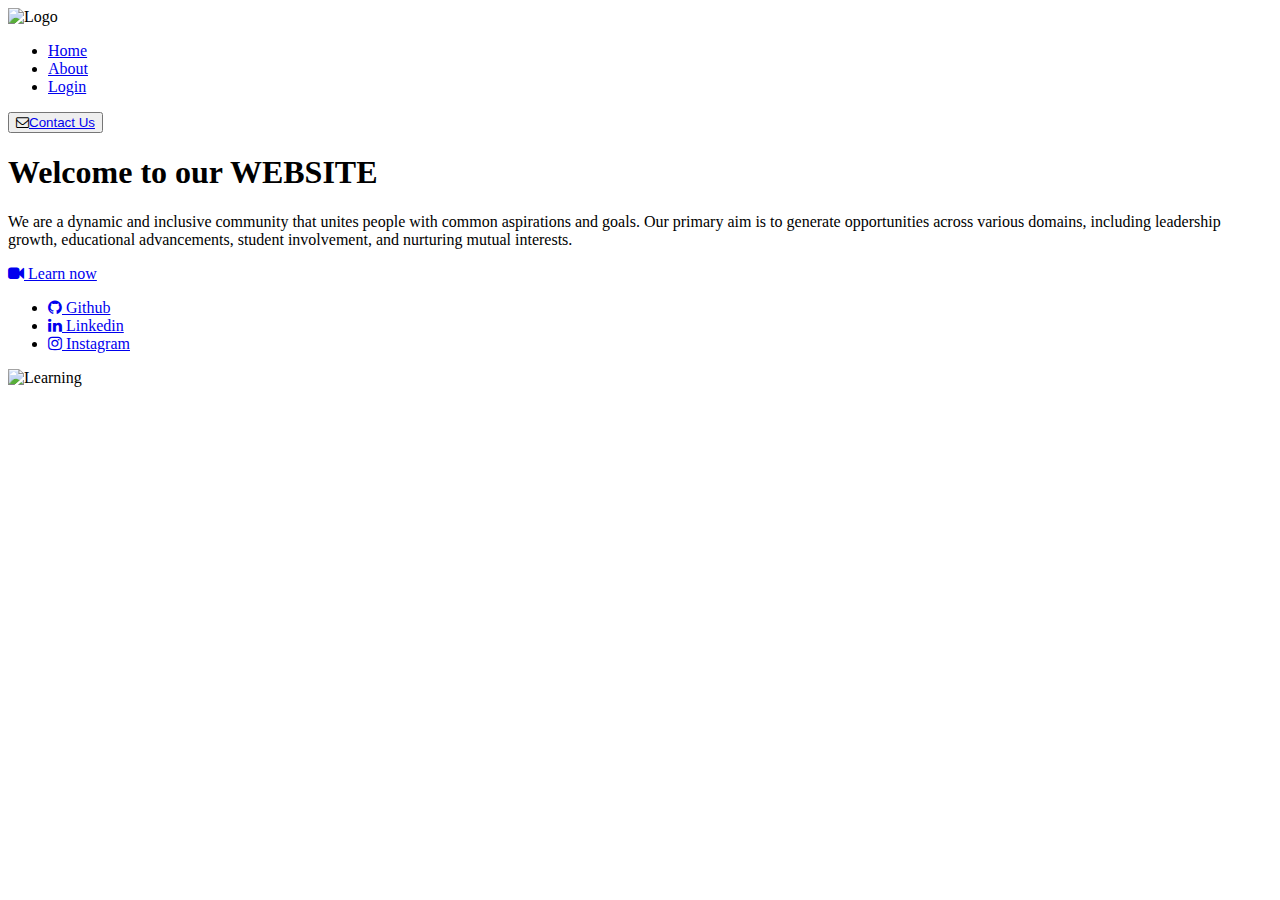
==== Landing Page/landingPage.html @ 7b640a17 "Add files via upload" ====
<!DOCTYPE html>
<html lang="en">

<head>
    <meta charset="UTF-8">
    <meta name="viewport" content="width=device-width, initial-scale=1.0">
    <title>Our WebPage</title>

    <link rel="shortcut icon" href="./assets/img/landingPage.png"
        type="image/x-icon">

    <link href="https://fonts.googleapis.com/css?family=Montserrat:400,500,600,700%7COpen+Sans&display=swap" />

    <link rel="stylesheet" href="https://stackpath.bootstrapcdn.com/font-awesome/4.7.0/css/font-awesome.min.css">

    <link rel="stylesheet" href="./assets/css/LandingPage.css">
</head>

<body>

    <div class="wrapper">

        <header>
            <img class="logo" src="./assets/img/landingPage.png" width="140" alt="Logo" id="logo"/>
            <nav>
                <ul>
                    <li><a href="#">Home</a></li>
                    <li><a href="#">About</a></li>
                    <li><a href="index.html">Login</a></li>
                </ul>
            </nav>
            <button><i class="fa fa-envelope-o"></i><a href="mailto:mohamed2512imran@gmail.com">Contact Us</a></button>

        </header>

        <div class="content">
            <div class="hero-info m-50" style="flex-basis: 640px;">
                <h1>Welcome to our <span class="locale"> WEBSITE</span></h1>
                <p>We are a dynamic and inclusive community that unites people with common
                    aspirations and goals. Our primary aim is to generate opportunities across various domains, including leadership growth, educational advancements, student
                    involvement, and nurturing mutual interests.</p>
                <a class="btn btn-outline" href="https://www.youtube.com/" target="_blank"> <i
                        class="fa fa-video-camera"></i> Learn now</a>

                <div class="social-links">
                    <ul>
                        <li><a href="https://github.com/mohamedimranrmn/Codeway.git" target="_blank"
                                class="btn-social bg-github">
                                <i class="fa fa-github"></i> Github
                            </a></li>
                        <li><a href="https://www.linkedin.com/in/mohamed-imran-206713253/" target="_blank"
                                class="btn-social bg-linkedin">
                                <i class="fa fa-linkedin"></i> Linkedin
                            </a></li>
                        <li><a href="https://www.instagram.com/mohamedimranrmn/" target="_blank"
                                class="btn-social bg-instagram">
                                <i class="fa fa-instagram"></i> Instagram
                            </a></li>

                    </ul>

                </div>
            </div>

            <img src="assets/img/undraw_researching_22gp.svg" alt="Learning">
        </div>

        <footer>

        </footer>

    </div>


</body>

</html>
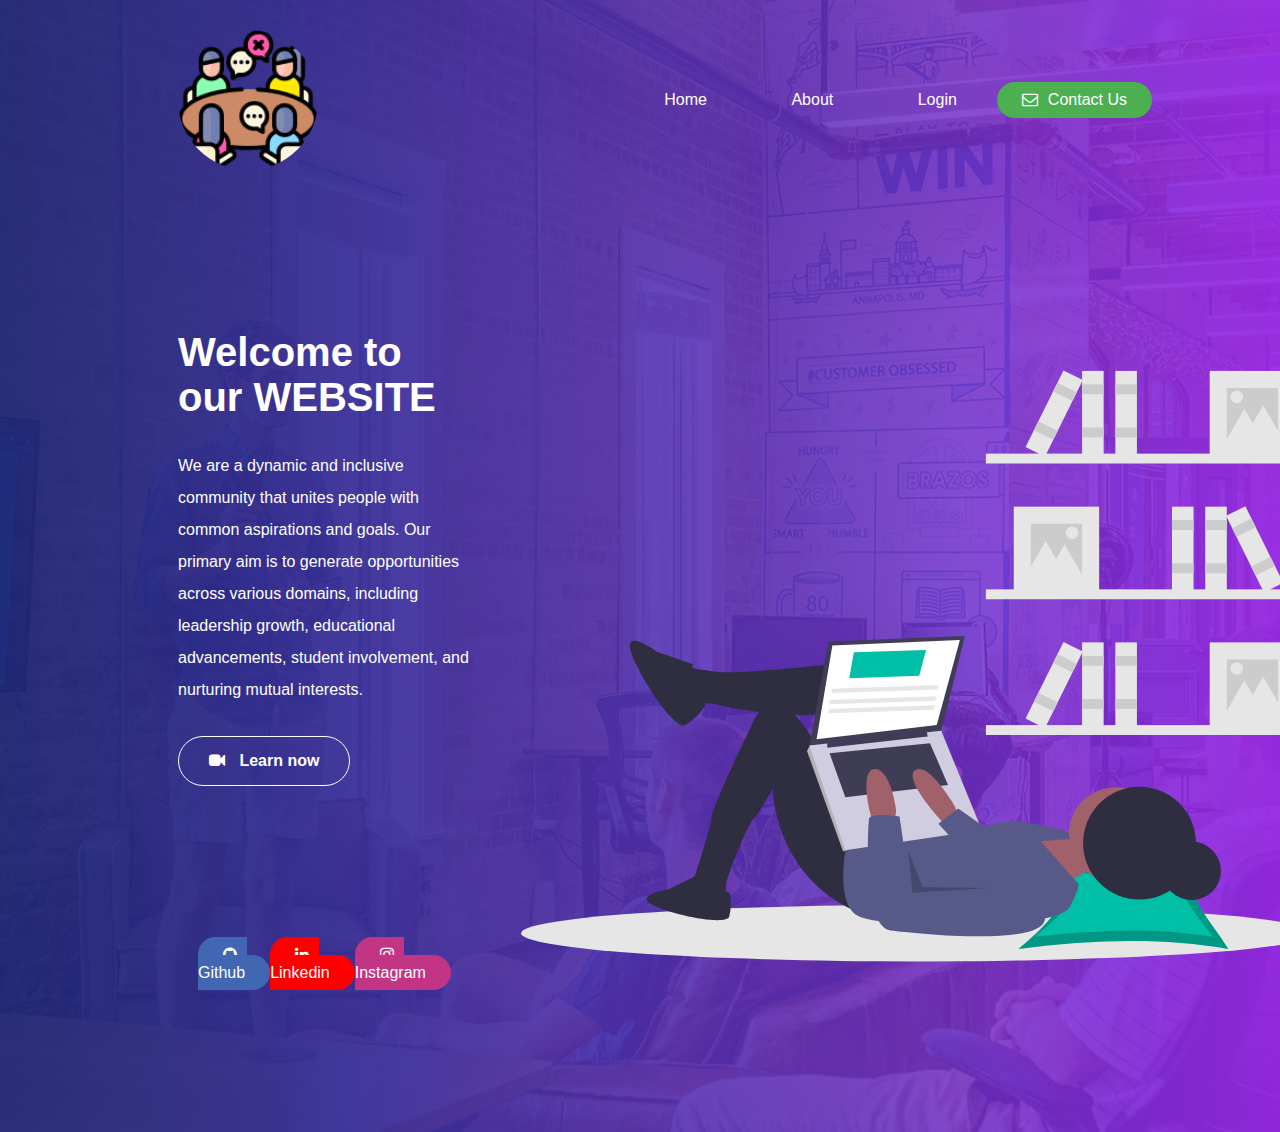
==== commit 65165b31: "Update landingPage.html" ====
--- a/Landing Page/landingPage.html
+++ b/Landing Page/landingPage.html
@@ -74,4 +74,4 @@
 
 </body>
 
-</html>+</html>
--- a/Landing Page/assets/css/LandingPage.css
+++ b/Landing Page/assets/css/LandingPage.css
@@ -0,0 +1,203 @@
+
+* {
+    box-sizing: border-box;
+    margin: 0;
+    padding: 0;
+    font-family: "Montserrat", sans-serif;
+}
+
+header {
+    display: flex;
+    justify-content: flex-end;
+    align-items: center;
+    padding: 30px 10%;
+    background: transparent;
+}
+
+.logo {
+    cursor: pointer;
+    margin-right: auto;
+}
+
+li,
+a,
+button {
+    font-weight: 500;
+    font-size: 16px;
+    text-decoration: none;
+    color: #FFF;
+}
+
+nav ul li {
+    display: inline-block;
+    padding: 0px 40px;
+}
+
+nav ul li a {
+    transition: all 0.3s ease 0s;
+}
+
+nav ul li a:hover {
+    color: #000;
+    transition: all 0.3s ease 0s;
+}
+
+header > button {
+    padding: 9px 25px;
+    background-color: #4caf50;
+    border: none;
+    border-radius: 50px;
+    cursor: pointer;
+    transition: all 0.3s ease 0s;
+}
+
+header > button:hover {
+    background-color: rgba(0, 136, 169, 0.8);
+}
+
+/* Content */
+.wrapper {
+    background: url('../img/hero-bg-1.jpg') no-repeat center center / cover;
+    width: 100%;
+    display: block;
+    position: relative;
+    z-index: 1; 
+}
+
+.wrapper:before {
+    position: absolute;
+    content: '';
+    background-image: linear-gradient(to right, rgba(32, 40, 119, 0.95), rgba(55, 46, 149, 0.95), rgba(83, 49, 177, 0.90), rgba(114, 48, 205, 0.85), rgba(150, 41, 230, 0.95));
+    width: 100%;
+    height: 100%;
+    top: 0;
+    left: 0;
+    z-index: -1;
+}
+
+
+.content {
+    display: flex;
+    padding: 80px 10%;
+    justify-content: space-between;
+    color: #FFF;
+}
+
+.hero-info h1 {
+    font-size: 40px;
+}
+
+.hero-info p {
+    margin: 30px 0;
+    font-weight: 400;
+    line-height: 2;
+
+}
+
+.locale {
+    animation-name: colorChange;
+    animation-duration: 4s;
+    animation-iteration-count: infinite;
+}
+
+.btn {
+    display: inline-block;
+    font-weight: 400;
+    color: #212529;
+    text-align: center;
+    vertical-align: middle;
+    -webkit-user-select: none;
+    -moz-user-select: none;
+    -ms-user-select: none;
+    user-select: none;
+    background-color: transparent;
+    border: 1px solid transparent;
+    padding: .375rem .75rem;
+    font-size: 1rem;
+    line-height: 1.5;
+    border-radius: .25rem;
+    transition: color .15s ease-in-out, background-color .15s ease-in-out, border-color .15s ease-in-out, box-shadow .15s ease-in-out;
+}
+
+.btn-outline {
+    border-radius: 30px;
+    color: #ffffff;
+    border-color: #ffffff;
+    padding: 12px 30px;
+    font-weight: 700;
+    cursor: pointer;
+    outline: none;
+}
+
+.btn-outline:hover {
+    background: #ffffff;
+    color: #6730e3;
+}
+
+i.fa {
+    margin-right: 10px;
+}
+
+.social-links {
+    padding: 20px;
+    margin-top: 140px;
+}
+
+.social-links ul {
+    list-style: none;
+    display: flex;
+    justify-content: space-between;
+
+}
+
+.btn-social {
+    padding: 9px 25px;
+    border: none;
+    border-radius: 50px;
+    cursor: pointer;
+    transition: all 0.3s ease 0s;
+}
+
+.bg-github {
+    background-color: #4267B2;
+}
+
+.bg-linkedin {
+    background-color: #FF0000;
+}
+
+.bg-instagram {
+    background-color: #C13584;
+}
+
+.m-50 {
+    margin: 50px;
+}
+
+.py-100 {
+    padding-top: 100px;
+    padding-bottom: 100px;
+}
+
+#logo {
+    border-radius: 50%;
+    margin-left: 50px;
+}
+
+@keyframes colorChange {
+    0% {
+        color: #e25e3b;
+    }
+
+    25% {
+        color: yellow;
+    }
+
+    50% {
+        color: #FFF;
+    }
+
+    100% {
+        color: #4caf50;
+    }
+}